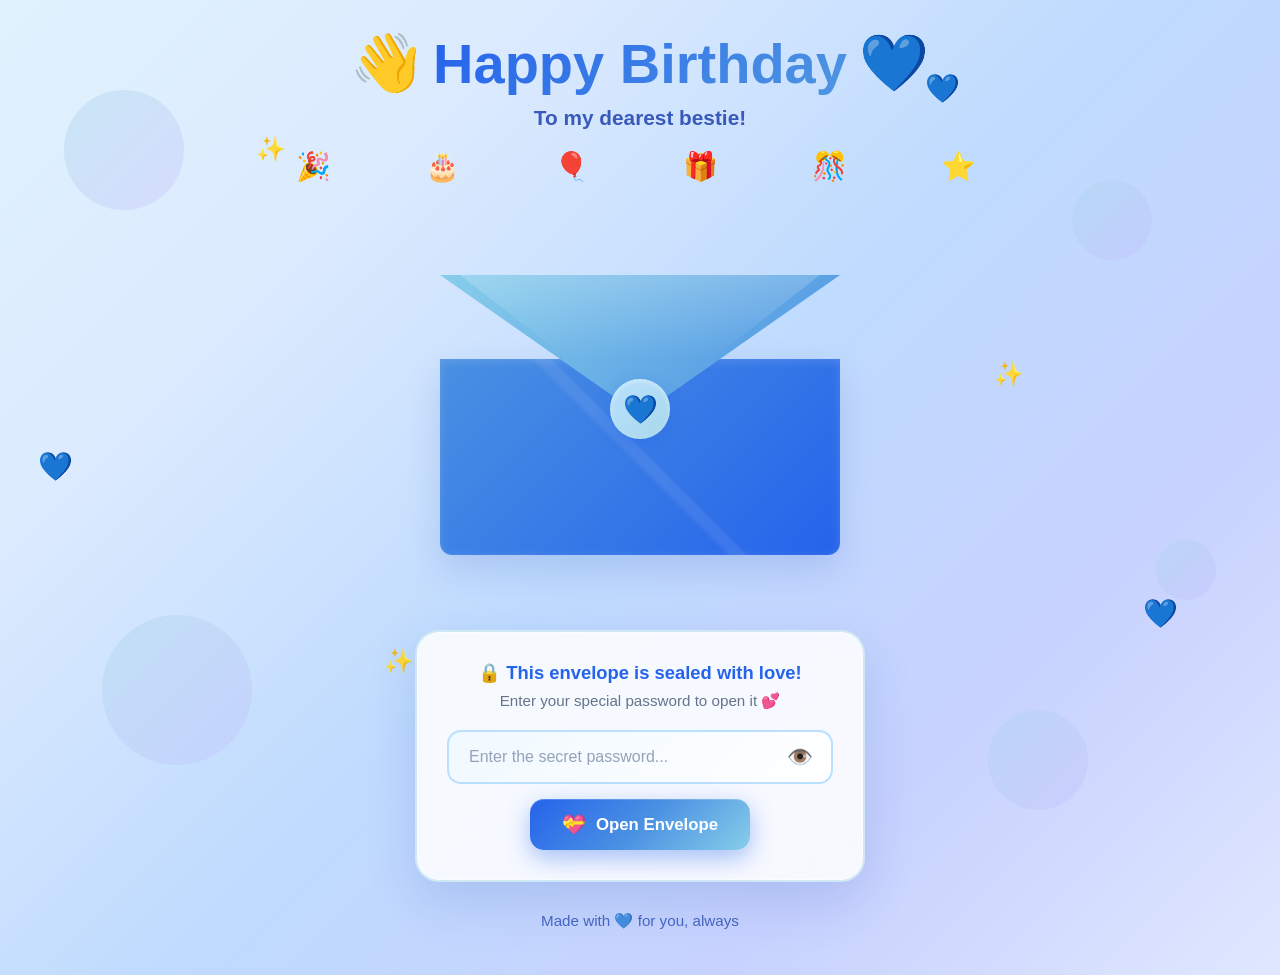
==== index.html @ 6c7c2fe8 "Add files via upload" ====
<!DOCTYPE html>
<html lang="en">
<head>
    <meta charset="UTF-8">
    <meta name="viewport" content="width=device-width, initial-scale=1.0">
    <title>Happy Birthday Bestie! 💙</title>
    <link rel="stylesheet" href="styles.css">
</head>
<body>
    <div class="background-decor">
        <div class="bubble bubble-1"></div>
        <div class="bubble bubble-2"></div>
        <div class="bubble bubble-3"></div>
        <div class="bubble bubble-4"></div>
        <div class="bubble bubble-5"></div>
        <div class="sparkle sparkle-1">✨</div>
        <div class="sparkle sparkle-2">✨</div>
        <div class="sparkle sparkle-3">✨</div>
        <div class="heart heart-1">💙</div>
        <div class="heart heart-2">💙</div>
        <div class="heart heart-3">💙</div>
    </div>

    <div class="container">
        <header class="header">
            <h1 class="title">
                <span class="wave">👋</span>
                <span class="gradient-text">Happy Birthday</span>
                <span class="heart-icon">💙</span>
            </h1>
            <p class="subtitle">To my dearest bestie!</p>
            <div class="confetti-container">
                <span class="confetti c1">🎉</span>
                <span class="confetti c2">🎂</span>
                <span class="confetti c3">🎈</span>
                <span class="confetti c4">🎁</span>
                <span class="confetti c5">🎊</span>
                <span class="confetti c6">⭐</span>
            </div>
        </header>

        <main class="main-content">
            <div id="envelope-section" class="envelope-section">
                <div class="envelope-wrapper">
                    <div id="envelope" class="envelope">
                        <div class="envelope-flap"></div>
                        <div class="envelope-body"></div>
                        <div class="envelope-seal">
                            <span class="seal-heart">💙</span>
                        </div>
                        <div id="letter" class="letter">
                            <div class="letter-content">
                                <div id="letter-title" class="letter-title">To My Bestie 💌</div>
                                <div id="letter-body" class="letter-body"></div>
                                <div class="letter-footer">
                                    <p>With all my love, 💙</p>
                                    <p id="letter-signature">Your Bestie</p>
                                </div>
                            </div>
                        </div>
                    </div>
                </div>

                <div id="password-area" class="password-area">
                    <div class="password-card">
                        <p class="password-hint">🔒 This envelope is sealed with love!</p>
                        <p class="password-subhint">Enter your special password to open it 💕</p>
                        <div class="input-group">
                            <input 
                                type="password" 
                                id="password-input" 
                                placeholder="Enter the secret password..."
                                autocomplete="off"
                            >
                            <button id="toggle-password" class="toggle-password-btn" type="button">
                                👁️
                            </button>
                        </div>
                        <div id="error-msg" class="error-msg hidden">
                            😅 Oops! Wrong password. Try again!
                        </div>
                        <div class="button-group">
                            <button id="open-btn" class="btn btn-primary">
                                <span class="btn-icon">💝</span> Open Envelope
                            </button>
                        </div>
                    </div>
                </div>
            </div>

            <div id="after-open" class="after-open hidden">
                <div class="floating-hearts">
                    <span>💙</span><span>💜</span><span>💙</span><span>🦋</span><span>💙</span>
                </div>
                <div class="celebration-text">
                    <h2 class="celebrate-title">🎂 Yay! You opened it! 🎂</h2>
                    <p class="celebrate-subtitle">Hope you have the happiest day ever! ✨</p>
                </div>
                <div class="action-buttons">
                    <button id="replay-btn" class="btn btn-secondary">
                        <span class="btn-icon">🔄</span> Replay
                    </button>
                </div>
            </div>
        </main>

        <footer class="footer">
            <p>Made with 💙 for you, always</p>
        </footer>
    </div>

    <script src="script.js"></script>
</body>
</html>
---- styles.css ----
* {
    margin: 0;
    padding: 0;
    box-sizing: border-box;
}

:root {
    --primary-blue: #4A90E2;
    --light-blue: #A8D8EA;
    --sky-blue: #87CEEB;
    --deep-blue: #2563EB;
    --royal-blue: #1E40AF;
    --baby-blue: #B9E0FF;
    --periwinkle: #C4B5FD;
    --soft-pink: #FBCFE8;
    --white: #FFFFFF;
    --shadow: rgba(30, 64, 175, 0.15);
}

body {
    font-family: 'Segoe UI', Tahoma, Geneva, Verdana, sans-serif;
    min-height: 100vh;
    background: linear-gradient(135deg, #E0F2FE 0%, #DBEAFE 25%, #BFDBFE 50%, #C7D2FE 75%, #E0E7FF 100%);
    overflow-x: hidden;
    position: relative;
}

.hidden {
    display: none !important;
}

.background-decor {
    position: fixed;
    top: 0;
    left: 0;
    width: 100%;
    height: 100%;
    pointer-events: none;
    z-index: 0;
    overflow: hidden;
}

.bubble {
    position: absolute;
    border-radius: 50%;
    background: linear-gradient(135deg, rgba(168, 216, 234, 0.4), rgba(196, 181, 253, 0.3));
    backdrop-filter: blur(2px);
    animation: float 8s ease-in-out infinite;
}

.bubble-1 { width: 120px; height: 120px; top: 10%; left: 5%; animation-delay: 0s; }
.bubble-2 { width: 80px; height: 80px; top: 20%; right: 10%; animation-delay: 1s; }
.bubble-3 { width: 150px; height: 150px; bottom: 15%; left: 8%; animation-delay: 2s; }
.bubble-4 { width: 60px; height: 60px; top: 60%; right: 5%; animation-delay: 3s; }
.bubble-5 { width: 100px; height: 100px; bottom: 10%; right: 15%; animation-delay: 4s; }

@keyframes float {
    0%, 100% { transform: translateY(0px) scale(1); }
    50% { transform: translateY(-30px) scale(1.05); }
}

.sparkle {
    position: absolute;
    font-size: 24px;
    animation: sparkle 3s ease-in-out infinite;
}

.sparkle-1 { top: 15%; left: 20%; animation-delay: 0.5s; }
.sparkle-2 { top: 40%; right: 20%; animation-delay: 1.5s; }
.sparkle-3 { bottom: 25%; left: 30%; animation-delay: 2.5s; }

@keyframes sparkle {
    0%, 100% { opacity: 0.3; transform: scale(0.8) rotate(0deg); }
    50% { opacity: 1; transform: scale(1.2) rotate(180deg); }
}

.heart {
    position: absolute;
    font-size: 28px;
    animation: floatHeart 6s ease-in-out infinite;
}

.heart-1 { top: 8%; right: 25%; animation-delay: 0s; }
.heart-2 { bottom: 30%; right: 8%; animation-delay: 2s; }
.heart-3 { top: 50%; left: 3%; animation-delay: 4s; }

@keyframes floatHeart {
    0%, 100% { transform: translateY(0) rotate(-10deg); opacity: 0.7; }
    50% { transform: translateY(-25px) rotate(10deg); opacity: 1; }
}

.container {
    position: relative;
    z-index: 1;
    max-width: 900px;
    margin: 0 auto;
    padding: 30px 20px;
    min-height: 100vh;
    display: flex;
    flex-direction: column;
}

.header {
    text-align: center;
    margin-bottom: 40px;
}

.title {
    font-size: clamp(2rem, 6vw, 3.5rem);
    font-weight: 800;
    margin-bottom: 10px;
    display: flex;
    align-items: center;
    justify-content: center;
    gap: 12px;
    flex-wrap: wrap;
}

.gradient-text {
    background: linear-gradient(135deg, var(--deep-blue) 0%, var(--primary-blue) 30%, var(--sky-blue) 60%, var(--periwinkle) 100%);
    -webkit-background-clip: text;
    -webkit-text-fill-color: transparent;
    background-clip: text;
    animation: gradientShift 4s ease infinite;
    background-size: 300% 300%;
}

@keyframes gradientShift {
    0% { background-position: 0% 50%; }
    50% { background-position: 100% 50%; }
    100% { background-position: 0% 50%; }
}

.wave {
    display: inline-block;
    animation: wave 2s ease-in-out infinite;
    transform-origin: 70% 70%;
}

@keyframes wave {
    0%, 100% { transform: rotate(0deg); }
    10%, 30% { transform: rotate(14deg); }
    20% { transform: rotate(-8deg); }
    40% { transform: rotate(14deg); }
    50%, 70% { transform: rotate(0deg); }
}

.heart-icon {
    display: inline-block;
    animation: heartbeat 1.5s ease-in-out infinite;
}

@keyframes heartbeat {
    0%, 100% { transform: scale(1); }
    15% { transform: scale(1.25); }
    30% { transform: scale(1); }
    45% { transform: scale(1.15); }
    60% { transform: scale(1); }
}

.subtitle {
    font-size: clamp(1rem, 3vw, 1.3rem);
    color: var(--royal-blue);
    font-weight: 600;
    opacity: 0.85;
}

.confetti-container {
    margin-top: 20px;
    height: 50px;
    position: relative;
}

.confetti {
    position: absolute;
    font-size: 28px;
    animation: confettiFall 4s linear infinite;
}

.c1 { left: 10%; animation-delay: 0s; }
.c2 { left: 25%; animation-delay: 0.5s; }
.c3 { left: 40%; animation-delay: 1s; }
.c4 { left: 55%; animation-delay: 1.5s; }
.c5 { left: 70%; animation-delay: 2s; }
.c6 { left: 85%; animation-delay: 2.5s; }

@keyframes confettiFall {
    0% { transform: translateY(-50px) rotate(0deg); opacity: 0; }
    10% { opacity: 1; }
    90% { opacity: 1; }
    100% { transform: translateY(50px) rotate(360deg); opacity: 0; }
}

.main-content {
    flex: 1;
    display: flex;
    flex-direction: column;
    align-items: center;
}

.envelope-section {
    width: 100%;
    display: flex;
    flex-direction: column;
    align-items: center;
    gap: 40px;
}

.envelope-wrapper {
    perspective: 1000px;
    width: 100%;
    max-width: 500px;
    height: 350px;
    display: flex;
    justify-content: center;
    align-items: center;
}

.envelope {
    position: relative;
    width: 100%;
    max-width: 400px;
    height: 280px;
    transform-style: preserve-3d;
    transition: transform 0.6s ease;
}

.envelope-body {
    position: absolute;
    bottom: 0;
    left: 0;
    width: 100%;
    height: 70%;
    background: linear-gradient(135deg, var(--primary-blue) 0%, var(--deep-blue) 100%);
    border-radius: 0 0 12px 12px;
    box-shadow: 
        0 15px 35px var(--shadow),
        inset 0 2px 10px rgba(255, 255, 255, 0.15);
    z-index: 2;
}

.envelope-body::before {
    content: '';
    position: absolute;
    bottom: 0;
    left: 0;
    right: 0;
    height: 100%;
    background: linear-gradient(45deg, transparent 48%, rgba(255,255,255,0.08) 49%, rgba(255,255,255,0.08) 51%, transparent 52%);
    border-radius: 0 0 12px 12px;
}

.envelope-flap {
    position: absolute;
    top: 0;
    left: 0;
    width: 100%;
    height: 50%;
    background: linear-gradient(135deg, var(--sky-blue) 0%, var(--primary-blue) 100%);
    clip-path: polygon(0 0, 100% 0, 50% 100%);
    transform-origin: top center;
    transition: transform 0.8s cubic-bezier(0.68, -0.55, 0.265, 1.55);
    z-index: 4;
    box-shadow: 0 -5px 20px rgba(37, 99, 235, 0.2);
}

.envelope-flap::after {
    content: '';
    position: absolute;
    top: 0;
    left: 50%;
    transform: translateX(-50%);
    width: 90%;
    height: 100%;
    background: linear-gradient(180deg, rgba(255,255,255,0.2) 0%, transparent 60%);
    clip-path: polygon(0 0, 100% 0, 50% 100%);
}

.envelope-seal {
    position: absolute;
    top: 48%;
    left: 50%;
    transform: translate(-50%, -50%);
    width: 60px;
    height: 60px;
    background: linear-gradient(135deg, var(--baby-blue) 0%, var(--light-blue) 100%);
    border-radius: 50%;
    display: flex;
    align-items: center;
    justify-content: center;
    z-index: 5;
    box-shadow: 
        0 4px 15px rgba(37, 99, 235, 0.3),
        inset 0 2px 5px rgba(255, 255, 255, 0.4);
    transition: all 0.4s ease;
    animation: sealPulse 2s ease-in-out infinite;
}

@keyframes sealPulse {
    0%, 100% { box-shadow: 0 4px 15px rgba(37, 99, 235, 0.3), inset 0 2px 5px rgba(255, 255, 255, 0.4); }
    50% { box-shadow: 0 4px 25px rgba(37, 99, 235, 0.5), inset 0 2px 5px rgba(255, 255, 255, 0.6); }
}

.seal-heart {
    font-size: 28px;
    animation: heartbeat 1.5s ease-in-out infinite;
}

.letter {
    position: absolute;
    bottom: 5px;
    left: 5%;
    width: 90%;
    height: 60%;
    background: linear-gradient(180deg, #FFFFFF 0%, #F0F9FF 100%);
    border-radius: 8px;
    z-index: 3;
    transition: transform 1s cubic-bezier(0.68, -0.55, 0.265, 1.55) 0.3s, opacity 0.3s ease;
    overflow: hidden;
    box-shadow: 0 5px 20px rgba(0, 0, 0, 0.1);
    padding: 20px;
    opacity: 0;
}

.letter-content {
    height: 100%;
    overflow-y: auto;
    display: flex;
    flex-direction: column;
    gap: 15px;
}

.letter-title {
    font-size: 1.4rem;
    font-weight: 700;
    color: var(--deep-blue);
    text-align: center;
    padding-bottom: 10px;
    border-bottom: 2px dashed var(--baby-blue);
}

.letter-body {
    flex: 1;
    font-size: 1rem;
    line-height: 1.8;
    color: #334155;
    white-space: pre-wrap;
}

.letter-footer {
    text-align: right;
    font-size: 0.95rem;
    color: var(--royal-blue);
    font-weight: 500;
    padding-top: 10px;
    border-top: 2px dashed var(--baby-blue);
}

.envelope.opened .envelope-flap {
    transform: rotateX(180deg);
    z-index: 1;
}

.envelope.opened .envelope-seal {
    opacity: 0;
    transform: translate(-50%, -50%) scale(0.5);
}

.envelope.opened .letter {
    transform: translateY(-100px);
    opacity: 1;
    z-index: 6;
    height: 280px;
    box-shadow: 0 20px 60px rgba(37, 99, 235, 0.3);
}

.password-area {
    width: 100%;
    max-width: 450px;
    animation: fadeInUp 0.8s ease;
}

@keyframes fadeInUp {
    from { opacity: 0; transform: translateY(30px); }
    to { opacity: 1; transform: translateY(0); }
}

.password-card {
    background: rgba(255, 255, 255, 0.85);
    backdrop-filter: blur(20px);
    -webkit-backdrop-filter: blur(20px);
    border-radius: 24px;
    padding: 30px;
    box-shadow: 
        0 20px 50px var(--shadow),
        0 0 0 1px rgba(255, 255, 255, 0.5) inset;
    border: 2px solid rgba(168, 216, 234, 0.5);
}

.password-hint {
    font-size: 1.15rem;
    font-weight: 700;
    color: var(--deep-blue);
    text-align: center;
    margin-bottom: 8px;
}

.password-subhint {
    text-align: center;
    color: #64748B;
    font-size: 0.95rem;
    margin-bottom: 20px;
}

.input-group {
    position: relative;
    margin-bottom: 15px;
}

.input-group input {
    width: 100%;
    padding: 16px 50px 16px 20px;
    font-size: 1rem;
    border: 2px solid var(--baby-blue);
    border-radius: 14px;
    background: linear-gradient(135deg, #F0F9FF 0%, #FFFFFF 100%);
    transition: all 0.3s ease;
    color: var(--royal-blue);
    font-weight: 500;
    outline: none;
}

.input-group input:focus {
    border-color: var(--primary-blue);
    box-shadow: 0 0 0 4px rgba(74, 144, 226, 0.15);
    background: #FFFFFF;
}

.input-group input::placeholder {
    color: #94A3B8;
    font-weight: 400;
}

.toggle-password-btn {
    position: absolute;
    right: 15px;
    top: 50%;
    transform: translateY(-50%);
    background: none;
    border: none;
    font-size: 1.3rem;
    cursor: pointer;
    padding: 5px;
    border-radius: 8px;
    transition: background 0.2s ease;
}

.toggle-password-btn:hover {
    background: rgba(74, 144, 226, 0.1);
}

.error-msg {
    background: linear-gradient(135deg, #FEE2E2 0%, #FECACA 100%);
    color: #DC2626;
    padding: 12px 16px;
    border-radius: 12px;
    text-align: center;
    font-weight: 600;
    font-size: 0.95rem;
    margin-bottom: 15px;
    animation: shake 0.5s ease;
    border: 1px solid #FECACA;
}

@keyframes shake {
    0%, 100% { transform: translateX(0); }
    20%, 60% { transform: translateX(-8px); }
    40%, 80% { transform: translateX(8px); }
}

.button-group {
    display: flex;
    justify-content: center;
}

.btn {
    padding: 14px 32px;
    font-size: 1.05rem;
    font-weight: 700;
    border: none;
    border-radius: 14px;
    cursor: pointer;
    transition: all 0.3s ease;
    display: inline-flex;
    align-items: center;
    gap: 10px;
    position: relative;
    overflow: hidden;
}

.btn::before {
    content: '';
    position: absolute;
    top: 0;
    left: -100%;
    width: 100%;
    height: 100%;
    background: linear-gradient(90deg, transparent, rgba(255, 255, 255, 0.3), transparent);
    transition: left 0.6s ease;
}

.btn:hover::before {
    left: 100%;
}

.btn-primary {
    background: linear-gradient(135deg, var(--deep-blue) 0%, var(--primary-blue) 50%, var(--sky-blue) 100%);
    color: white;
    box-shadow: 
        0 8px 25px rgba(37, 99, 235, 0.4),
        inset 0 1px 0 rgba(255, 255, 255, 0.2);
}

.btn-primary:hover {
    transform: translateY(-3px);
    box-shadow: 
        0 12px 35px rgba(37, 99, 235, 0.5),
        inset 0 1px 0 rgba(255, 255, 255, 0.2);
}

.btn-primary:active {
    transform: translateY(-1px);
}

.btn-secondary {
    background: linear-gradient(135deg, var(--periwinkle) 0%, var(--baby-blue) 100%);
    color: var(--royal-blue);
    box-shadow: 
        0 6px 20px rgba(196, 181, 253, 0.4),
        inset 0 1px 0 rgba(255, 255, 255, 0.3);
}

.btn-secondary:hover {
    transform: translateY(-2px);
    box-shadow: 
        0 10px 28px rgba(196, 181, 253, 0.5),
        inset 0 1px 0 rgba(255, 255, 255, 0.3);
}

.btn-icon {
    font-size: 1.2rem;
}

.after-open {
    width: 100%;
    max-width: 500px;
    text-align: center;
    animation: popIn 0.6s cubic-bezier(0.68, -0.55, 0.265, 1.55);
}

@keyframes popIn {
    0% { opacity: 0; transform: scale(0.5); }
    100% { opacity: 1; transform: scale(1); }
}

.floating-hearts {
    font-size: 2rem;
    display: flex;
    justify-content: center;
    gap: 15px;
    margin-bottom: 20px;
}

.floating-hearts span {
    display: inline-block;
    animation: floatUp 3s ease-in-out infinite;
}

.floating-hearts span:nth-child(1) { animation-delay: 0s; }
.floating-hearts span:nth-child(2) { animation-delay: 0.3s; }
.floating-hearts span:nth-child(3) { animation-delay: 0.6s; }
.floating-hearts span:nth-child(4) { animation-delay: 0.9s; }
.floating-hearts span:nth-child(5) { animation-delay: 1.2s; }

@keyframes floatUp {
    0%, 100% { transform: translateY(0) scale(1); opacity: 0.8; }
    50% { transform: translateY(-15px) scale(1.15); opacity: 1; }
}

.celebrate-title {
    font-size: clamp(1.5rem, 4vw, 2.2rem);
    font-weight: 800;
    background: linear-gradient(135deg, var(--royal-blue) 0%, var(--primary-blue) 50%, var(--periwinkle) 100%);
    -webkit-background-clip: text;
    -webkit-text-fill-color: transparent;
    background-clip: text;
    margin-bottom: 10px;
}

.celebrate-subtitle {
    font-size: 1.1rem;
    color: var(--deep-blue);
    margin-bottom: 30px;
    font-weight: 500;
    opacity: 0.9;
}

.action-buttons {
    display: flex;
    justify-content: center;
    gap: 15px;
    flex-wrap: wrap;
}

.footer {
    text-align: center;
    padding: 30px 0 15px;
    color: var(--royal-blue);
    font-weight: 500;
    opacity: 0.75;
    font-size: 0.95rem;
}

@media (max-width: 600px) {
    .container {
        padding: 20px 15px;
    }

    .envelope-wrapper {
        height: 300px;
    }

    .envelope {
        height: 240px;
    }

    .letter {
        padding: 15px;
    }

    .password-card {
        padding: 25px 20px;
    }

    .bubble-1 { width: 70px; height: 70px; }
    .bubble-2 { width: 50px; height: 50px; }
    .bubble-3 { width: 90px; height: 90px; }
    .bubble-4 { width: 40px; height: 40px; }
    .bubble-5 { width: 60px; height: 60px; }
}
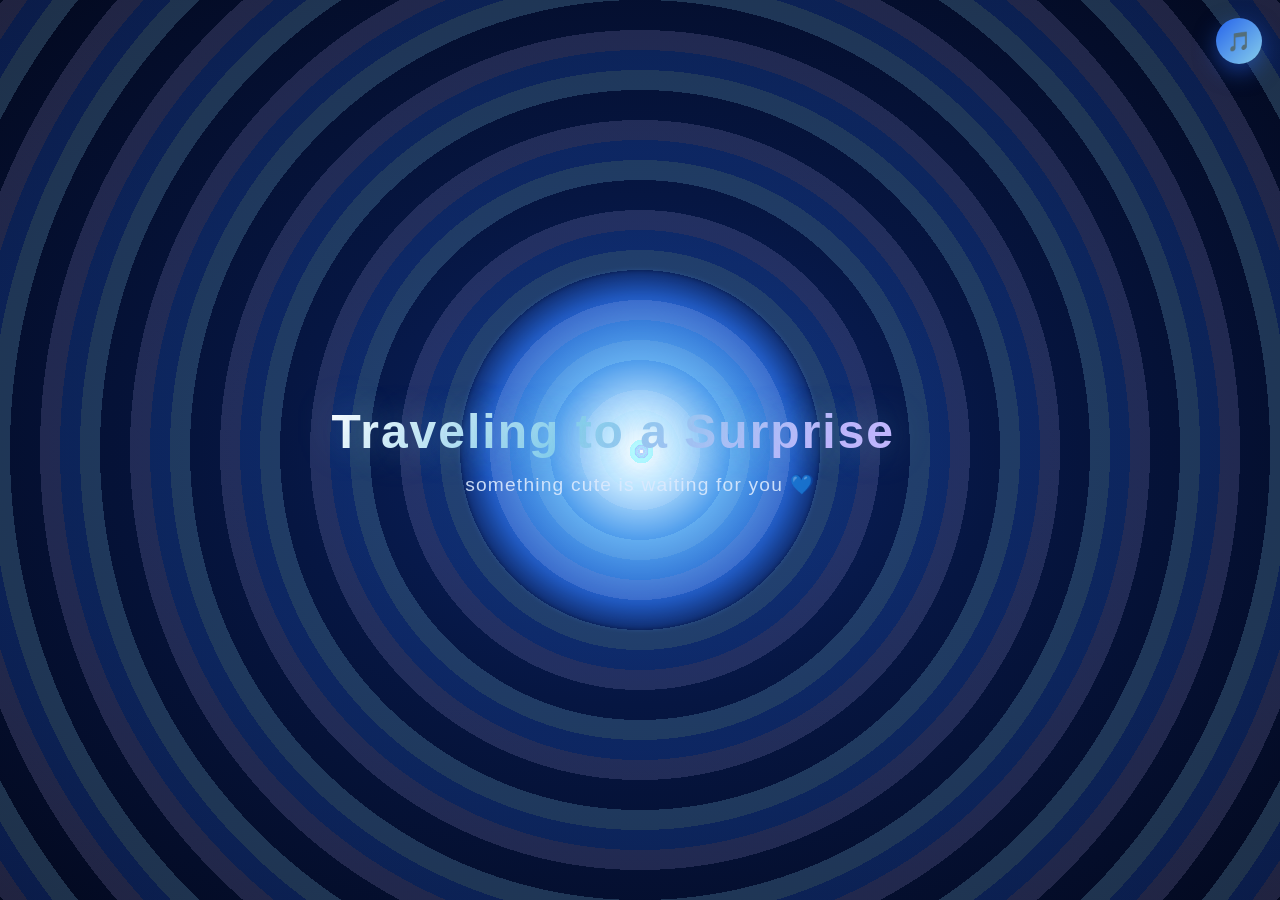
==== commit 54d3e6d7: "Update website code" ====
--- a/index.html
+++ b/index.html
@@ -3,111 +3,119 @@
 <head>
     <meta charset="UTF-8">
     <meta name="viewport" content="width=device-width, initial-scale=1.0">
-    <title>Happy Birthday Bestie! 💙</title>
+    <title>Happy Birthday JM 💙</title>
     <link rel="stylesheet" href="styles.css">
 </head>
 <body>
-    <div class="background-decor">
+    <!-- 🎵 Music Toggle (Top-Right, always visible) -->
+    <button id="music-toggle" class="music-toggle" type="button" title="Toggle background music">🎵</button>
+    <audio id="bg-music" loop preload="auto" src="https://cdn.pixabay.com/download/audio/2022/05/27/audio_1808fbf07a.mp3?filename=soft-piano-100-bpm-121529.mp3"></audio>
+
+    <!-- 🌀 Wormhole / Portal Scene (Appears FIRST) -->
+    <section id="wormhole" class="wormhole" aria-hidden="false">
+        <div class="wormhole-tunnel"></div>
+        <div class="wormhole-center"></div>
+        <div id="stars" aria-hidden="true"></div>
+        <div class="wormhole-text">
+            <div class="big">Traveling to a Surprise<span class="dots"></span></div>
+            <div class="sub">something cute is waiting for you 💙</div>
+        </div>
+    </section>
+
+    <!-- 🎬 Main Stage (After wormhole passes) -->
+    <section id="stage" class="stage" aria-hidden="true">
         <div class="bubble bubble-1"></div>
         <div class="bubble bubble-2"></div>
         <div class="bubble bubble-3"></div>
         <div class="bubble bubble-4"></div>
         <div class="bubble bubble-5"></div>
-        <div class="sparkle sparkle-1">✨</div>
-        <div class="sparkle sparkle-2">✨</div>
-        <div class="sparkle sparkle-3">✨</div>
-        <div class="heart heart-1">💙</div>
-        <div class="heart heart-2">💙</div>
-        <div class="heart heart-3">💙</div>
-    </div>
+        <span class="sparkle-bg sparkle-1">✨</span>
+        <span class="sparkle-bg sparkle-2">✨</span>
+        <span class="sparkle-bg sparkle-3">✨</span>
+        <span class="heart-bg heart-1">💙</span>
+        <span class="heart-bg heart-2">💙</span>
+        <span class="heart-bg heart-3">💙</span>
 
-    <div class="container">
-        <header class="header">
-            <h1 class="title">
-                <span class="wave">👋</span>
-                <span class="gradient-text">Happy Birthday</span>
-                <span class="heart-icon">💙</span>
-            </h1>
-            <p class="subtitle">To my dearest bestie!</p>
-            <div class="confetti-container">
-                <span class="confetti c1">🎉</span>
-                <span class="confetti c2">🎂</span>
-                <span class="confetti c3">🎈</span>
-                <span class="confetti c4">🎁</span>
-                <span class="confetti c5">🎊</span>
-                <span class="confetti c6">⭐</span>
-            </div>
-        </header>
+        <div class="inner">
+            <div class="container">
+                <header class="header">
+                    <h1 class="title">
+                        <span class="wave">👋</span>
+                        <span class="gradient-text">Happy Birthday</span>
+                        <span class="heart-icon">💙</span>
+                    </h1>
+                    <p class="subtitle">To JM!</p>
+                    <div class="confetti-container">
+                        <span class="confetti c1">🎉</span>
+                        <span class="confetti c2">🎂</span>
+                        <span class="confetti c3">🎈</span>
+                        <span class="confetti c4">🎁</span>
+                        <span class="confetti c5">🎊</span>
+                        <span class="confetti c6">⭐</span>
+                    </div>
+                </header>
 
-        <main class="main-content">
-            <div id="envelope-section" class="envelope-section">
-                <div class="envelope-wrapper">
-                    <div id="envelope" class="envelope">
-                        <div class="envelope-flap"></div>
-                        <div class="envelope-body"></div>
-                        <div class="envelope-seal">
-                            <span class="seal-heart">💙</span>
+                <main class="main-content">
+                    <!-- ✉️ Envelope + Password -->
+                    <div id="envelope-section" class="envelope-section">
+                        <div class="envelope-wrapper">
+                            <div id="envelope" class="envelope">
+                                <div class="envelope-flap"></div>
+                                <div class="envelope-body"></div>
+                                <div class="envelope-seal">
+                                    <span class="seal-heart">💙</span>
+                                </div>
+                            </div>
                         </div>
-                        <div id="letter" class="letter">
-                            <div class="letter-content">
-                                <div id="letter-title" class="letter-title">To My Bestie 💌</div>
-                                <div id="letter-body" class="letter-body"></div>
-                                <div class="letter-footer">
-                                    <p>With all my love, 💙</p>
-                                    <p id="letter-signature">Your Bestie</p>
+
+                        <div class="password-area">
+                            <div class="password-card">
+                                <p class="password-hint">🔒 This envelope is sealed with love!</p>
+                                <p class="password-subhint">Enter the special password to open it 💕</p>
+                                <div class="input-group">
+                                    <input type="password" id="password-input" placeholder="Enter the secret password..." autocomplete="off" spellcheck="false">
+                                    <button id="toggle-password" class="toggle-password-btn" type="button">👁️</button>
+                                </div>
+                                <div id="error-msg" class="error-msg hidden">😅 Oops! Wrong password. Try again!</div>
+                                <div class="button-group">
+                                    <button id="open-btn" class="btn btn-primary"><span class="btn-icon">💝</span> Open Envelope</button>
                                 </div>
                             </div>
                         </div>
                     </div>
+                </main>
+
+                <footer class="footer" style="text-align:center;padding-top:26px;color:#1E40AF;font-weight:600;opacity:.85;">
+                    Made with 💙 for you, always — Marth
+                </footer>
+            </div>
+        </div>
+    </section>
+
+    <!-- 💌 Timed Letter Reveal (Fixed fullscreen — NO SCROLL) -->
+    <section id="letter-stage" class="letter-stage" aria-hidden="true">
+        <article class="letter-card">
+            <div class="reveal-progress" aria-hidden="true"><div id="reveal-bar"></div></div>
+            <header class="letter-header">
+                <h2 id="letter-title">To JM 💙</h2>
+            </header>
+            <div id="letter-body-wrap" class="letter-body-wrap"></div>
+            <footer id="letter-footer" class="letter-footer">
+                <div>With all my love, 💙</div>
+                <div class="sig" id="letter-signature">Marth Hale</div>
+            </footer>
+            <div id="celebration" class="celebration">
+                <div class="floating-hearts">
+                    <span>💙</span><span>💜</span><span>🦋</span><span>✨</span><span>💙</span>
                 </div>
-
-                <div id="password-area" class="password-area">
-                    <div class="password-card">
-                        <p class="password-hint">🔒 This envelope is sealed with love!</p>
-                        <p class="password-subhint">Enter your special password to open it 💕</p>
-                        <div class="input-group">
-                            <input 
-                                type="password" 
-                                id="password-input" 
-                                placeholder="Enter the secret password..."
-                                autocomplete="off"
-                            >
-                            <button id="toggle-password" class="toggle-password-btn" type="button">
-                                👁️
-                            </button>
-                        </div>
-                        <div id="error-msg" class="error-msg hidden">
-                            😅 Oops! Wrong password. Try again!
-                        </div>
-                        <div class="button-group">
-                            <button id="open-btn" class="btn btn-primary">
-                                <span class="btn-icon">💝</span> Open Envelope
-                            </button>
-                        </div>
-                    </div>
+                <div class="celebrate-title">🎂 Yay! You read it all! 🎂</div>
+                <div class="celebrate-sub">Happy happy birthday JM! 🫶</div>
+                <div class="letter-actions">
+                    <button id="replay-btn" class="btn btn-secondary"><span class="btn-icon">🔄</span> Replay Everything</button>
                 </div>
             </div>
-
-            <div id="after-open" class="after-open hidden">
-                <div class="floating-hearts">
-                    <span>💙</span><span>💜</span><span>💙</span><span>🦋</span><span>💙</span>
-                </div>
-                <div class="celebration-text">
-                    <h2 class="celebrate-title">🎂 Yay! You opened it! 🎂</h2>
-                    <p class="celebrate-subtitle">Hope you have the happiest day ever! ✨</p>
-                </div>
-                <div class="action-buttons">
-                    <button id="replay-btn" class="btn btn-secondary">
-                        <span class="btn-icon">🔄</span> Replay
-                    </button>
-                </div>
-            </div>
-        </main>
-
-        <footer class="footer">
-            <p>Made with 💙 for you, always</p>
-        </footer>
-    </div>
+        </article>
+    </section>
 
     <script src="script.js"></script>
 </body>
--- a/styles.css
+++ b/styles.css
@@ -1,8 +1,8 @@
-* {
-    margin: 0;
-    padding: 0;
-    box-sizing: border-box;
-}
+/* =========================================================================
+   🎨 BIRTHDAY JM — BLUE THEME + WORMHOLE + TIMED REVEAL
+   ========================================================================= */
+
+* { margin: 0; padding: 0; box-sizing: border-box; }
 
 :root {
     --primary-blue: #4A90E2;
@@ -14,181 +14,264 @@
     --periwinkle: #C4B5FD;
     --soft-pink: #FBCFE8;
     --white: #FFFFFF;
-    --shadow: rgba(30, 64, 175, 0.15);
-}
-
-body {
+    --shadow: rgba(30, 64, 175, 0.18);
+}
+
+html, body {
+    height: 100%;
+    width: 100%;
+    overflow: hidden; /* NO SCROLL per request */
     font-family: 'Segoe UI', Tahoma, Geneva, Verdana, sans-serif;
-    min-height: 100vh;
+    color: #1E40AF;
+    background: #081B4B;
+}
+
+.hidden { display: none !important; }
+.no-pointer-events { pointer-events: none !important; }
+
+/* =========================================================================
+   💫 MUSIC TOGGLE (top-right, always accessible)
+   ========================================================================= */
+.music-toggle {
+    position: fixed;
+    top: 18px; right: 18px;
+    z-index: 99999;
+    width: 46px; height: 46px;
+    border-radius: 50%;
+    border: none;
+    cursor: pointer;
+    background: linear-gradient(135deg, #2563EB, #87CEEB);
+    color: #fff;
+    font-size: 1.2rem;
+    box-shadow: 0 8px 22px rgba(37,99,235,.5);
+    transition: transform .2s ease, box-shadow .2s ease;
+}
+.music-toggle:hover { transform: translateY(-2px) rotate(6deg); box-shadow: 0 12px 28px rgba(37,99,235,.55); }
+.music-toggle.playing { animation: spin 5s linear infinite; }
+@keyframes spin { from { transform: rotate(0);} to { transform: rotate(360deg);} }
+
+/* =========================================================================
+   🌀 WORMHOLE SCENE — fullscreen layered blue tunnel
+   ========================================================================= */
+.wormhole {
+    position: fixed; inset: 0;
+    z-index: 100;
+    background: radial-gradient(ellipse at center, #0A2364 0%, #061642 40%, #03091f 100%);
+    overflow: hidden;
+    display: flex; align-items: center; justify-content: center;
+    transition: opacity 1.2s ease;
+}
+.wormhole.fade-out { opacity: 0; pointer-events: none; }
+
+.wormhole-tunnel {
+    position: absolute;
+    width: 180vmax; height: 180vmax;
+    border-radius: 50%;
+    background: repeating-radial-gradient(
+        circle at center,
+        rgba(135, 206, 235, 0.20) 0 20px,
+        rgba(37, 99, 235, 0.20) 20px 40px,
+        rgba(196, 181, 253, 0.15) 40px 60px,
+        rgba(10, 35, 100, 0.0) 60px 90px
+    );
+    animation: tunnelSpin 18s linear infinite, tunnelZoom 2.6s cubic-bezier(.5,.1,.3,1) infinite;
+    filter: blur(0.5px);
+    mix-blend-mode: screen;
+}
+@keyframes tunnelSpin {
+    from { transform: translate(-50%,-50%) rotate(0); }
+    to   { transform: translate(-50%,-50%) rotate(360deg); }
+}
+@keyframes tunnelZoom {
+    0%   { transform: translate(-50%,-50%) scale(0.3); opacity: 0.3; }
+    55%  { opacity: 0.95; }
+    100% { transform: translate(-50%,-50%) scale(2.1); opacity: 0.35; }
+}
+
+.wormhole-center {
+    position: absolute;
+    width: 40vmin; height: 40vmin;
+    border-radius: 50%;
+    background: radial-gradient(circle at center, #FFFFFF 0%, #B9E0FF 15%, #4A90E2 35%, rgba(37,99,235,0.7) 60%, rgba(3,9,31,0) 75%);
+    filter: blur(2px);
+    animation: centerPulse 1.6s ease-in-out infinite;
+    mix-blend-mode: screen;
+}
+@keyframes centerPulse {
+    0%, 100% { transform: scale(1); box-shadow: 0 0 60px #4A90E2, 0 0 120px #2563EB; }
+    50%      { transform: scale(1.15); box-shadow: 0 0 90px #87CEEB, 0 0 180px #C4B5FD; }
+}
+
+.wormhole-star {
+    position: absolute;
+    width: 3px; height: 3px;
+    background: #FFFFFF;
+    border-radius: 50%;
+    box-shadow: 0 0 8px #C7D2FE, 0 0 16px #87CEEB;
+    animation: starFly 2.4s linear infinite;
+}
+@keyframes starFly {
+    0%   { transform: translate(-50%,-50%) scale(0.2); opacity: 0; }
+    20%  { opacity: 1; }
+    100% { transform: translate(calc(-50% + var(--dx, 0px)), calc(-50% + var(--dy, 0px))) scale(1.6); opacity: 0; }
+}
+
+.wormhole-text {
+    position: relative;
+    z-index: 5;
+    color: #fff;
+    text-align: center;
+    user-select: none;
+    animation: wormholeBob 2.4s ease-in-out infinite;
+}
+.wormhole-text .big {
+    font-size: clamp(1.6rem, 5vw, 3rem);
+    font-weight: 900;
+    letter-spacing: 2px;
+    background: linear-gradient(135deg, #FFFFFF 0%, #87CEEB 40%, #C4B5FD 80%);
+    -webkit-background-clip: text; -webkit-text-fill-color: transparent; background-clip: text;
+    text-shadow: 0 0 40px rgba(135,206,235,0.4);
+}
+.wormhole-text .sub {
+    margin-top: 14px;
+    font-size: clamp(0.9rem, 2.6vw, 1.2rem);
+    color: #DBEAFE;
+    opacity: 0.9;
+    font-weight: 500;
+    letter-spacing: 1.2px;
+}
+.wormhole-text .dots::after {
+    content: '';
+    display: inline-block;
+    width: 2ch;
+    animation: dots 1.4s steps(4, end) infinite;
+}
+@keyframes dots {
+    0% { content: ''; }
+    25% { content: '.'; }
+    50% { content: '..'; }
+    75% { content: '...'; }
+    100% { content: ''; }
+}
+@keyframes wormholeBob {
+    0%, 100% { transform: translateY(-4px); }
+    50%      { transform: translateY(6px); }
+}
+
+/* =========================================================================
+   🎬 MAIN STAGE — appears after wormhole
+   ========================================================================= */
+.stage {
+    position: fixed;
+    inset: 0;
+    overflow: hidden;
     background: linear-gradient(135deg, #E0F2FE 0%, #DBEAFE 25%, #BFDBFE 50%, #C7D2FE 75%, #E0E7FF 100%);
+    opacity: 0;
+    transform: scale(0.96);
+    transition: opacity 1s ease 0.3s, transform 1s ease 0.3s;
+}
+.stage.visible { opacity: 1; transform: scale(1); }
+
+/* Floating background decor */
+.bubble, .sparkle, .heart-bg {
+    position: absolute;
+    pointer-events: none;
+}
+.bubble {
+    border-radius: 50%;
+    background: linear-gradient(135deg, rgba(168, 216, 234, 0.45), rgba(196, 181, 253, 0.35));
+    backdrop-filter: blur(2px);
+    animation: bubbleFloat 8s ease-in-out infinite;
+}
+.bubble-1 { width: 130px; height: 130px; top: 8%;  left: 5%;  animation-delay: 0s; }
+.bubble-2 { width: 85px;  height: 85px;  top: 22%; right: 9%; animation-delay: 1s; }
+.bubble-3 { width: 160px; height: 160px; bottom: 14%; left: 7%; animation-delay: 2s; }
+.bubble-4 { width: 65px;  height: 65px;  top: 58%; right: 6%; animation-delay: 3s; }
+.bubble-5 { width: 110px; height: 110px; bottom: 9%; right: 14%; animation-delay: 4s; }
+@keyframes bubbleFloat {
+    0%, 100% { transform: translateY(0) scale(1); }
+    50%      { transform: translateY(-28px) scale(1.06); }
+}
+.sparkle-bg { position: absolute; font-size: 24px; animation: sparkleAnim 3s ease-in-out infinite; pointer-events: none; }
+.sparkle-1 { top: 12%; left: 22%; animation-delay: 0.5s; }
+.sparkle-2 { top: 40%; right: 20%; animation-delay: 1.5s; }
+.sparkle-3 { bottom: 26%; left: 28%; animation-delay: 2.5s; }
+@keyframes sparkleAnim {
+    0%, 100% { opacity: 0.3; transform: scale(0.8) rotate(0); }
+    50%      { opacity: 1;   transform: scale(1.25) rotate(180deg); }
+}
+.heart-bg { font-size: 28px; animation: heartFloat 6s ease-in-out infinite; }
+.heart-1 { top: 7%;  right: 24%; animation-delay: 0s; }
+.heart-2 { bottom: 30%; right: 8%; animation-delay: 2s; }
+.heart-3 { top: 52%; left: 4%;  animation-delay: 4s; }
+@keyframes heartFloat {
+    0%, 100% { transform: translateY(0) rotate(-10deg); opacity: 0.75; }
+    50%      { transform: translateY(-22px) rotate(10deg); opacity: 1; }
+}
+
+/* Inner layout scrollable stage area (but body is still locked — internal overflow ONLY if tiny screen) */
+.inner {
+    position: relative;
+    width: 100%; height: 100%;
+    overflow-y: auto;
     overflow-x: hidden;
-    position: relative;
-}
-
-.hidden {
-    display: none !important;
-}
-
-.background-decor {
-    position: fixed;
-    top: 0;
-    left: 0;
-    width: 100%;
-    height: 100%;
-    pointer-events: none;
-    z-index: 0;
-    overflow: hidden;
-}
-
-.bubble {
-    position: absolute;
-    border-radius: 50%;
-    background: linear-gradient(135deg, rgba(168, 216, 234, 0.4), rgba(196, 181, 253, 0.3));
-    backdrop-filter: blur(2px);
-    animation: float 8s ease-in-out infinite;
-}
-
-.bubble-1 { width: 120px; height: 120px; top: 10%; left: 5%; animation-delay: 0s; }
-.bubble-2 { width: 80px; height: 80px; top: 20%; right: 10%; animation-delay: 1s; }
-.bubble-3 { width: 150px; height: 150px; bottom: 15%; left: 8%; animation-delay: 2s; }
-.bubble-4 { width: 60px; height: 60px; top: 60%; right: 5%; animation-delay: 3s; }
-.bubble-5 { width: 100px; height: 100px; bottom: 10%; right: 15%; animation-delay: 4s; }
-
-@keyframes float {
-    0%, 100% { transform: translateY(0px) scale(1); }
-    50% { transform: translateY(-30px) scale(1.05); }
-}
-
-.sparkle {
-    position: absolute;
-    font-size: 24px;
-    animation: sparkle 3s ease-in-out infinite;
-}
-
-.sparkle-1 { top: 15%; left: 20%; animation-delay: 0.5s; }
-.sparkle-2 { top: 40%; right: 20%; animation-delay: 1.5s; }
-.sparkle-3 { bottom: 25%; left: 30%; animation-delay: 2.5s; }
-
-@keyframes sparkle {
-    0%, 100% { opacity: 0.3; transform: scale(0.8) rotate(0deg); }
-    50% { opacity: 1; transform: scale(1.2) rotate(180deg); }
-}
-
-.heart {
-    position: absolute;
-    font-size: 28px;
-    animation: floatHeart 6s ease-in-out infinite;
-}
-
-.heart-1 { top: 8%; right: 25%; animation-delay: 0s; }
-.heart-2 { bottom: 30%; right: 8%; animation-delay: 2s; }
-.heart-3 { top: 50%; left: 3%; animation-delay: 4s; }
-
-@keyframes floatHeart {
-    0%, 100% { transform: translateY(0) rotate(-10deg); opacity: 0.7; }
-    50% { transform: translateY(-25px) rotate(10deg); opacity: 1; }
-}
-
+    z-index: 2;
+    scroll-behavior: smooth;
+}
 .container {
-    position: relative;
-    z-index: 1;
     max-width: 900px;
     margin: 0 auto;
-    padding: 30px 20px;
-    min-height: 100vh;
+    padding: 24px 20px 40px;
+    min-height: 100%;
     display: flex;
     flex-direction: column;
 }
-
-.header {
-    text-align: center;
-    margin-bottom: 40px;
-}
-
+.header { text-align: center; padding: 10px 0 22px; }
 .title {
-    font-size: clamp(2rem, 6vw, 3.5rem);
-    font-weight: 800;
-    margin-bottom: 10px;
-    display: flex;
-    align-items: center;
-    justify-content: center;
-    gap: 12px;
-    flex-wrap: wrap;
-}
-
+    font-size: clamp(1.9rem, 5.5vw, 3.3rem);
+    font-weight: 900;
+    display: flex; align-items: center; justify-content: center; gap: 12px; flex-wrap: wrap;
+    margin-bottom: 8px;
+}
 .gradient-text {
-    background: linear-gradient(135deg, var(--deep-blue) 0%, var(--primary-blue) 30%, var(--sky-blue) 60%, var(--periwinkle) 100%);
-    -webkit-background-clip: text;
-    -webkit-text-fill-color: transparent;
-    background-clip: text;
-    animation: gradientShift 4s ease infinite;
+    background: linear-gradient(135deg, #1E40AF 0%, #2563EB 30%, #4A90E2 55%, #87CEEB 75%, #C4B5FD 100%);
+    -webkit-background-clip: text; -webkit-text-fill-color: transparent; background-clip: text;
     background-size: 300% 300%;
-}
-
-@keyframes gradientShift {
-    0% { background-position: 0% 50%; }
-    50% { background-position: 100% 50%; }
-    100% { background-position: 0% 50%; }
-}
-
-.wave {
-    display: inline-block;
-    animation: wave 2s ease-in-out infinite;
-    transform-origin: 70% 70%;
-}
-
+    animation: gradientShift 5s ease infinite;
+}
+@keyframes gradientShift { 0%{background-position:0 50%} 50%{background-position:100% 50%} 100%{background-position:0 50%} }
+.wave { display: inline-block; animation: wave 2.2s ease-in-out infinite; transform-origin: 70% 70%; }
 @keyframes wave {
-    0%, 100% { transform: rotate(0deg); }
+    0%, 100% { transform: rotate(0); }
     10%, 30% { transform: rotate(14deg); }
     20% { transform: rotate(-8deg); }
     40% { transform: rotate(14deg); }
-    50%, 70% { transform: rotate(0deg); }
-}
-
-.heart-icon {
-    display: inline-block;
-    animation: heartbeat 1.5s ease-in-out infinite;
-}
-
-@keyframes heartbeat {
-    0%, 100% { transform: scale(1); }
-    15% { transform: scale(1.25); }
-    30% { transform: scale(1); }
-    45% { transform: scale(1.15); }
-    60% { transform: scale(1); }
-}
+    50%, 70% { transform: rotate(0); }
+}
+.heart-icon { display: inline-block; animation: beat 1.6s ease-in-out infinite; }
+@keyframes beat { 0%,100%{transform:scale(1)} 15%{transform:scale(1.28)} 30%{transform:scale(1)} 45%{transform:scale(1.16)} 60%{transform:scale(1)} }
 
 .subtitle {
-    font-size: clamp(1rem, 3vw, 1.3rem);
-    color: var(--royal-blue);
-    font-weight: 600;
-    opacity: 0.85;
-}
-
+    font-size: clamp(1rem, 2.8vw, 1.3rem);
+    color: #1E40AF;
+    font-weight: 700;
+    opacity: 0.88;
+}
 .confetti-container {
-    margin-top: 20px;
-    height: 50px;
-    position: relative;
-}
-
-.confetti {
-    position: absolute;
-    font-size: 28px;
-    animation: confettiFall 4s linear infinite;
-}
-
+    margin: 18px auto 0; height: 54px; position: relative; max-width: 560px;
+}
+.confetti { position: absolute; font-size: 28px; animation: confettiFall 4.2s linear infinite; }
 .c1 { left: 10%; animation-delay: 0s; }
-.c2 { left: 25%; animation-delay: 0.5s; }
-.c3 { left: 40%; animation-delay: 1s; }
-.c4 { left: 55%; animation-delay: 1.5s; }
-.c5 { left: 70%; animation-delay: 2s; }
-.c6 { left: 85%; animation-delay: 2.5s; }
-
+.c2 { left: 24%; animation-delay: 0.5s; }
+.c3 { left: 38%; animation-delay: 1.0s; }
+.c4 { left: 52%; animation-delay: 1.5s; }
+.c5 { left: 66%; animation-delay: 2.0s; }
+.c6 { left: 80%; animation-delay: 2.5s; }
 @keyframes confettiFall {
-    0% { transform: translateY(-50px) rotate(0deg); opacity: 0; }
+    0% { transform: translateY(-50px) rotate(0); opacity: 0; }
     10% { opacity: 1; }
     90% { opacity: 1; }
-    100% { transform: translateY(50px) rotate(360deg); opacity: 0; }
+    100% { transform: translateY(54px) rotate(360deg); opacity: 0; }
 }
 
 .main-content {
@@ -196,455 +279,325 @@
     display: flex;
     flex-direction: column;
     align-items: center;
-}
-
+    justify-content: center;
+    gap: 36px;
+    width: 100%;
+}
+
+/* =========================================================================
+   ✉️ ENVELOPE (before opening)
+   ========================================================================= */
 .envelope-section {
     width: 100%;
     display: flex;
     flex-direction: column;
     align-items: center;
-    gap: 40px;
-}
+    gap: 30px;
+    opacity: 0;
+    transform: translateY(40px);
+    transition: opacity 0.9s ease, transform 0.9s ease;
+}
+.envelope-section.visible { opacity: 1; transform: translateY(0); }
+.envelope-section.gone { opacity: 0; transform: translateY(-40px) scale(0.96); pointer-events: none; transition: all 0.8s ease; }
 
 .envelope-wrapper {
-    perspective: 1000px;
+    perspective: 1200px;
     width: 100%;
     max-width: 500px;
-    height: 350px;
-    display: flex;
-    justify-content: center;
-    align-items: center;
-}
-
+    height: 320px;
+    display: flex; align-items: center; justify-content: center;
+}
 .envelope {
     position: relative;
     width: 100%;
-    max-width: 400px;
-    height: 280px;
+    max-width: 420px;
+    height: 290px;
     transform-style: preserve-3d;
     transition: transform 0.6s ease;
 }
-
 .envelope-body {
-    position: absolute;
-    bottom: 0;
-    left: 0;
-    width: 100%;
-    height: 70%;
-    background: linear-gradient(135deg, var(--primary-blue) 0%, var(--deep-blue) 100%);
-    border-radius: 0 0 12px 12px;
-    box-shadow: 
-        0 15px 35px var(--shadow),
-        inset 0 2px 10px rgba(255, 255, 255, 0.15);
+    position: absolute; bottom: 0; left: 0;
+    width: 100%; height: 70%;
+    background: linear-gradient(135deg, #4A90E2 0%, #2563EB 100%);
+    border-radius: 0 0 14px 14px;
+    box-shadow: 0 18px 40px rgba(30,64,175,0.25), inset 0 2px 12px rgba(255,255,255,0.15);
     z-index: 2;
 }
-
-.envelope-body::before {
-    content: '';
-    position: absolute;
-    bottom: 0;
-    left: 0;
-    right: 0;
-    height: 100%;
-    background: linear-gradient(45deg, transparent 48%, rgba(255,255,255,0.08) 49%, rgba(255,255,255,0.08) 51%, transparent 52%);
-    border-radius: 0 0 12px 12px;
-}
-
 .envelope-flap {
-    position: absolute;
-    top: 0;
-    left: 0;
-    width: 100%;
-    height: 50%;
-    background: linear-gradient(135deg, var(--sky-blue) 0%, var(--primary-blue) 100%);
+    position: absolute; top: 0; left: 0;
+    width: 100%; height: 52%;
+    background: linear-gradient(135deg, #87CEEB 0%, #4A90E2 100%);
     clip-path: polygon(0 0, 100% 0, 50% 100%);
     transform-origin: top center;
-    transition: transform 0.8s cubic-bezier(0.68, -0.55, 0.265, 1.55);
+    transition: transform 0.9s cubic-bezier(0.68, -0.55, 0.265, 1.55);
     z-index: 4;
-    box-shadow: 0 -5px 20px rgba(37, 99, 235, 0.2);
-}
-
-.envelope-flap::after {
-    content: '';
-    position: absolute;
-    top: 0;
-    left: 50%;
-    transform: translateX(-50%);
-    width: 90%;
-    height: 100%;
-    background: linear-gradient(180deg, rgba(255,255,255,0.2) 0%, transparent 60%);
-    clip-path: polygon(0 0, 100% 0, 50% 100%);
-}
-
+    box-shadow: 0 -6px 22px rgba(37,99,235,0.25);
+}
 .envelope-seal {
     position: absolute;
-    top: 48%;
-    left: 50%;
+    top: 48%; left: 50%;
     transform: translate(-50%, -50%);
-    width: 60px;
-    height: 60px;
-    background: linear-gradient(135deg, var(--baby-blue) 0%, var(--light-blue) 100%);
+    width: 64px; height: 64px;
+    background: linear-gradient(135deg, #B9E0FF 0%, #A8D8EA 100%);
     border-radius: 50%;
-    display: flex;
-    align-items: center;
-    justify-content: center;
+    display: flex; align-items: center; justify-content: center;
     z-index: 5;
-    box-shadow: 
-        0 4px 15px rgba(37, 99, 235, 0.3),
-        inset 0 2px 5px rgba(255, 255, 255, 0.4);
+    box-shadow: 0 4px 18px rgba(37,99,235,0.35), inset 0 2px 6px rgba(255,255,255,0.5);
     transition: all 0.4s ease;
     animation: sealPulse 2s ease-in-out infinite;
 }
-
 @keyframes sealPulse {
-    0%, 100% { box-shadow: 0 4px 15px rgba(37, 99, 235, 0.3), inset 0 2px 5px rgba(255, 255, 255, 0.4); }
-    50% { box-shadow: 0 4px 25px rgba(37, 99, 235, 0.5), inset 0 2px 5px rgba(255, 255, 255, 0.6); }
-}
-
-.seal-heart {
-    font-size: 28px;
-    animation: heartbeat 1.5s ease-in-out infinite;
-}
-
-.letter {
-    position: absolute;
-    bottom: 5px;
-    left: 5%;
-    width: 90%;
-    height: 60%;
-    background: linear-gradient(180deg, #FFFFFF 0%, #F0F9FF 100%);
-    border-radius: 8px;
-    z-index: 3;
-    transition: transform 1s cubic-bezier(0.68, -0.55, 0.265, 1.55) 0.3s, opacity 0.3s ease;
-    overflow: hidden;
-    box-shadow: 0 5px 20px rgba(0, 0, 0, 0.1);
-    padding: 20px;
-    opacity: 0;
-}
-
-.letter-content {
-    height: 100%;
-    overflow-y: auto;
-    display: flex;
-    flex-direction: column;
-    gap: 15px;
-}
-
-.letter-title {
-    font-size: 1.4rem;
-    font-weight: 700;
-    color: var(--deep-blue);
-    text-align: center;
-    padding-bottom: 10px;
-    border-bottom: 2px dashed var(--baby-blue);
-}
-
-.letter-body {
-    flex: 1;
-    font-size: 1rem;
-    line-height: 1.8;
-    color: #334155;
-    white-space: pre-wrap;
-}
-
-.letter-footer {
-    text-align: right;
-    font-size: 0.95rem;
-    color: var(--royal-blue);
-    font-weight: 500;
-    padding-top: 10px;
-    border-top: 2px dashed var(--baby-blue);
-}
-
-.envelope.opened .envelope-flap {
-    transform: rotateX(180deg);
-    z-index: 1;
-}
-
-.envelope.opened .envelope-seal {
-    opacity: 0;
-    transform: translate(-50%, -50%) scale(0.5);
-}
-
-.envelope.opened .letter {
-    transform: translateY(-100px);
-    opacity: 1;
-    z-index: 6;
-    height: 280px;
-    box-shadow: 0 20px 60px rgba(37, 99, 235, 0.3);
-}
-
-.password-area {
-    width: 100%;
-    max-width: 450px;
-    animation: fadeInUp 0.8s ease;
-}
-
-@keyframes fadeInUp {
-    from { opacity: 0; transform: translateY(30px); }
-    to { opacity: 1; transform: translateY(0); }
-}
+    0%, 100% { box-shadow: 0 4px 18px rgba(37,99,235,0.35), inset 0 2px 6px rgba(255,255,255,0.5); }
+    50%      { box-shadow: 0 4px 30px rgba(37,99,235,0.55), inset 0 2px 6px rgba(255,255,255,0.6); }
+}
+.seal-heart { font-size: 30px; animation: beat 1.6s ease-in-out infinite; }
+
+.envelope.opened .envelope-flap { transform: rotateX(180deg); z-index: 1; }
+.envelope.opened .envelope-seal { opacity: 0; transform: translate(-50%, -50%) scale(0.5); }
+
+/* =========================================================================
+   🔒 PASSWORD CARD
+   ========================================================================= */
+.password-area { width: 100%; max-width: 460px; animation: fadeInUp 0.9s ease both; }
+@keyframes fadeInUp { from { opacity: 0; transform: translateY(24px);} to { opacity: 1; transform: translateY(0);} }
 
 .password-card {
-    background: rgba(255, 255, 255, 0.85);
+    background: rgba(255,255,255,0.88);
     backdrop-filter: blur(20px);
     -webkit-backdrop-filter: blur(20px);
     border-radius: 24px;
-    padding: 30px;
-    box-shadow: 
-        0 20px 50px var(--shadow),
-        0 0 0 1px rgba(255, 255, 255, 0.5) inset;
-    border: 2px solid rgba(168, 216, 234, 0.5);
-}
-
-.password-hint {
-    font-size: 1.15rem;
-    font-weight: 700;
-    color: var(--deep-blue);
-    text-align: center;
-    margin-bottom: 8px;
-}
-
-.password-subhint {
-    text-align: center;
-    color: #64748B;
-    font-size: 0.95rem;
-    margin-bottom: 20px;
-}
-
-.input-group {
-    position: relative;
-    margin-bottom: 15px;
-}
-
+    padding: 28px;
+    box-shadow: 0 22px 55px rgba(30,64,175,0.18), 0 0 0 1px rgba(255,255,255,0.5) inset;
+    border: 2px solid rgba(168,216,234,0.55);
+}
+.password-hint { font-size: 1.15rem; font-weight: 800; color: #1E40AF; text-align: center; margin-bottom: 6px; }
+.password-subhint { text-align: center; color: #64748B; font-size: 0.95rem; margin-bottom: 20px; }
+.input-group { position: relative; margin-bottom: 14px; }
 .input-group input {
     width: 100%;
-    padding: 16px 50px 16px 20px;
+    padding: 16px 50px 16px 18px;
     font-size: 1rem;
-    border: 2px solid var(--baby-blue);
+    border: 2px solid #B9E0FF;
     border-radius: 14px;
     background: linear-gradient(135deg, #F0F9FF 0%, #FFFFFF 100%);
     transition: all 0.3s ease;
-    color: var(--royal-blue);
-    font-weight: 500;
+    color: #1E40AF;
+    font-weight: 600;
     outline: none;
-}
-
-.input-group input:focus {
-    border-color: var(--primary-blue);
-    box-shadow: 0 0 0 4px rgba(74, 144, 226, 0.15);
-    background: #FFFFFF;
-}
-
-.input-group input::placeholder {
-    color: #94A3B8;
-    font-weight: 400;
-}
-
+    font-family: inherit;
+}
+.input-group input:focus { border-color: #4A90E2; box-shadow: 0 0 0 4px rgba(74,144,226,0.16); background: #fff; }
+.input-group input::placeholder { color: #94A3B8; font-weight: 400; }
 .toggle-password-btn {
-    position: absolute;
-    right: 15px;
-    top: 50%;
-    transform: translateY(-50%);
-    background: none;
-    border: none;
-    font-size: 1.3rem;
-    cursor: pointer;
-    padding: 5px;
-    border-radius: 8px;
-    transition: background 0.2s ease;
-}
-
-.toggle-password-btn:hover {
-    background: rgba(74, 144, 226, 0.1);
-}
-
+    position: absolute; right: 14px; top: 50%; transform: translateY(-50%);
+    background: none; border: none; font-size: 1.3rem; cursor: pointer;
+    padding: 5px; border-radius: 8px; transition: background 0.2s ease;
+}
+.toggle-password-btn:hover { background: rgba(74,144,226,0.12); }
 .error-msg {
     background: linear-gradient(135deg, #FEE2E2 0%, #FECACA 100%);
     color: #DC2626;
     padding: 12px 16px;
     border-radius: 12px;
     text-align: center;
-    font-weight: 600;
+    font-weight: 700;
     font-size: 0.95rem;
-    margin-bottom: 15px;
+    margin-bottom: 14px;
     animation: shake 0.5s ease;
     border: 1px solid #FECACA;
 }
-
 @keyframes shake {
     0%, 100% { transform: translateX(0); }
     20%, 60% { transform: translateX(-8px); }
     40%, 80% { transform: translateX(8px); }
 }
-
-.button-group {
-    display: flex;
-    justify-content: center;
-}
+.button-group { display: flex; justify-content: center; }
 
 .btn {
-    padding: 14px 32px;
+    padding: 14px 30px;
     font-size: 1.05rem;
-    font-weight: 700;
+    font-weight: 800;
     border: none;
     border-radius: 14px;
     cursor: pointer;
-    transition: all 0.3s ease;
-    display: inline-flex;
+    transition: all 0.25s ease;
+    display: inline-flex; align-items: center; gap: 10px;
+    position: relative; overflow: hidden;
+    text-decoration: none;
+    font-family: inherit;
+    color: #fff;
+}
+.btn::before {
+    content: '';
+    position: absolute; top: 0; left: -100%; width: 100%; height: 100%;
+    background: linear-gradient(90deg, transparent, rgba(255,255,255,0.35), transparent);
+    transition: left 0.6s ease;
+}
+.btn:hover::before { left: 100%; }
+.btn-primary { background: linear-gradient(135deg, #1E40AF 0%, #2563EB 45%, #4A90E2 75%, #87CEEB 100%); box-shadow: 0 10px 28px rgba(37,99,235,0.45), inset 0 1px 0 rgba(255,255,255,0.2); }
+.btn-primary:hover { transform: translateY(-3px); box-shadow: 0 14px 40px rgba(37,99,235,0.55), inset 0 1px 0 rgba(255,255,255,0.2); }
+.btn-primary:active { transform: translateY(-1px); }
+.btn-secondary { background: linear-gradient(135deg, #C4B5FD 0%, #B9E0FF 100%); color: #1E40AF; box-shadow: 0 8px 22px rgba(196,181,253,0.45), inset 0 1px 0 rgba(255,255,255,0.3); }
+.btn-secondary:hover { transform: translateY(-2px); box-shadow: 0 12px 30px rgba(196,181,253,0.55), inset 0 1px 0 rgba(255,255,255,0.3); }
+.btn-icon { font-size: 1.2rem; }
+
+/* =========================================================================
+   💌 LETTER REVEAL (after password correct — replaces envelope, with smooth scroll)
+   ========================================================================= */
+.letter-stage {
+    position: fixed;
+    inset: 0;
+    z-index: 90;
+    display: none;
     align-items: center;
-    gap: 10px;
+    justify-content: center;
+    padding: 20px;
+    background: radial-gradient(ellipse at center, rgba(37,99,235,0.12) 0%, rgba(191,219,254,0) 60%),
+                linear-gradient(135deg, #EFF6FF 0%, #E0E7FF 100%);
+}
+.letter-stage.active { display: flex; animation: letterBgFade 0.9s ease both; }
+@keyframes letterBgFade { from { opacity: 0; } to { opacity: 1; } }
+
+.letter-card {
+    width: 100%;
+    max-width: 680px;
+    max-height: 88vh;
+    background: linear-gradient(180deg, #FFFFFF 0%, #F0F9FF 100%);
+    border-radius: 26px;
+    padding: 34px 38px 28px;
+    box-shadow: 0 30px 70px rgba(30,64,175,0.28), 0 0 0 2px rgba(255,255,255,0.7) inset;
+    border: 2px solid rgba(168,216,234,0.6);
+    transform: translateY(40px) scale(0.95);
+    opacity: 0;
+    transition: transform 0.9s cubic-bezier(.2,.8,.2,1), opacity 0.9s ease;
+    display: flex; flex-direction: column;
     position: relative;
     overflow: hidden;
 }
-
-.btn::before {
-    content: '';
+.letter-stage.active .letter-card { opacity: 1; transform: translateY(0) scale(1); }
+
+.letter-card::before, .letter-card::after {
+    content: '💙';
     position: absolute;
-    top: 0;
-    left: -100%;
-    width: 100%;
-    height: 100%;
-    background: linear-gradient(90deg, transparent, rgba(255, 255, 255, 0.3), transparent);
-    transition: left 0.6s ease;
-}
-
-.btn:hover::before {
-    left: 100%;
-}
-
-.btn-primary {
-    background: linear-gradient(135deg, var(--deep-blue) 0%, var(--primary-blue) 50%, var(--sky-blue) 100%);
-    color: white;
-    box-shadow: 
-        0 8px 25px rgba(37, 99, 235, 0.4),
-        inset 0 1px 0 rgba(255, 255, 255, 0.2);
-}
-
-.btn-primary:hover {
-    transform: translateY(-3px);
-    box-shadow: 
-        0 12px 35px rgba(37, 99, 235, 0.5),
-        inset 0 1px 0 rgba(255, 255, 255, 0.2);
-}
-
-.btn-primary:active {
-    transform: translateY(-1px);
-}
-
-.btn-secondary {
-    background: linear-gradient(135deg, var(--periwinkle) 0%, var(--baby-blue) 100%);
-    color: var(--royal-blue);
-    box-shadow: 
-        0 6px 20px rgba(196, 181, 253, 0.4),
-        inset 0 1px 0 rgba(255, 255, 255, 0.3);
-}
-
-.btn-secondary:hover {
-    transform: translateY(-2px);
-    box-shadow: 
-        0 10px 28px rgba(196, 181, 253, 0.5),
-        inset 0 1px 0 rgba(255, 255, 255, 0.3);
-}
-
-.btn-icon {
-    font-size: 1.2rem;
-}
-
-.after-open {
-    width: 100%;
-    max-width: 500px;
+    font-size: 22px;
+    opacity: 0.45;
+    animation: beat 2s ease-in-out infinite;
+}
+.letter-card::before { top: 12px; left: 14px; }
+.letter-card::after  { bottom: 12px; right: 14px; animation-delay: 0.7s; }
+
+.letter-header {
     text-align: center;
-    animation: popIn 0.6s cubic-bezier(0.68, -0.55, 0.265, 1.55);
-}
-
-@keyframes popIn {
-    0% { opacity: 0; transform: scale(0.5); }
-    100% { opacity: 1; transform: scale(1); }
-}
-
-.floating-hearts {
-    font-size: 2rem;
-    display: flex;
-    justify-content: center;
-    gap: 15px;
-    margin-bottom: 20px;
-}
-
-.floating-hearts span {
-    display: inline-block;
-    animation: floatUp 3s ease-in-out infinite;
-}
-
+    padding-bottom: 14px;
+    border-bottom: 2px dashed #B9E0FF;
+    margin-bottom: 18px;
+}
+.letter-header h2 {
+    font-size: clamp(1.25rem, 3.5vw, 1.8rem);
+    font-weight: 800;
+    background: linear-gradient(135deg, #1E40AF, #4A90E2, #C4B5FD);
+    -webkit-background-clip: text; -webkit-text-fill-color: transparent; background-clip: text;
+}
+
+/* ---- Timed typewriter reveal ---- */
+.letter-body-wrap {
+    flex: 1;
+    min-height: 0;
+    overflow-y: auto; /* FIX: Allows scrolling so full letter can be read on all screen sizes */
+    -webkit-overflow-scrolling: touch;
+    font-size: clamp(0.95rem, 2.3vw, 1.08rem);
+    line-height: 1.85;
+    color: #334155;
+    position: relative;
+    padding-right: 6px;
+}
+.letter-line {
+    opacity: 0;
+    transform: translateY(10px);
+    transition: opacity 0.5s ease, transform 0.5s ease;
+    white-space: pre-wrap;
+    word-wrap: break-word;
+    min-height: 1.4em;
+}
+.letter-line.visible { opacity: 1; transform: translateY(0); }
+
+.letter-footer {
+    text-align: right;
+    margin-top: 18px;
+    padding-top: 14px;
+    border-top: 2px dashed #B9E0FF;
+    color: #1E40AF;
+    font-weight: 600;
+    font-size: 0.98rem;
+    opacity: 0;
+    transform: translateY(8px);
+    transition: opacity 0.6s ease, transform 0.6s ease;
+}
+.letter-footer.visible { opacity: 1; transform: translateY(0); }
+.letter-footer .sig { margin-top: 6px; font-weight: 800; font-size: 1.05rem; }
+
+.celebration {
+    margin-top: 20px;
+    text-align: center;
+    opacity: 0; transform: translateY(10px);
+    transition: opacity 0.7s ease, transform 0.7s ease;
+}
+.celebration.visible { opacity: 1; transform: translateY(0); }
+.floating-hearts { font-size: 1.9rem; display: flex; justify-content: center; gap: 14px; margin-bottom: 10px; }
+.floating-hearts span { display: inline-block; animation: heartFloat 3s ease-in-out infinite; }
 .floating-hearts span:nth-child(1) { animation-delay: 0s; }
 .floating-hearts span:nth-child(2) { animation-delay: 0.3s; }
 .floating-hearts span:nth-child(3) { animation-delay: 0.6s; }
 .floating-hearts span:nth-child(4) { animation-delay: 0.9s; }
 .floating-hearts span:nth-child(5) { animation-delay: 1.2s; }
-
-@keyframes floatUp {
-    0%, 100% { transform: translateY(0) scale(1); opacity: 0.8; }
-    50% { transform: translateY(-15px) scale(1.15); opacity: 1; }
-}
-
 .celebrate-title {
-    font-size: clamp(1.5rem, 4vw, 2.2rem);
-    font-weight: 800;
-    background: linear-gradient(135deg, var(--royal-blue) 0%, var(--primary-blue) 50%, var(--periwinkle) 100%);
-    -webkit-background-clip: text;
-    -webkit-text-fill-color: transparent;
-    background-clip: text;
-    margin-bottom: 10px;
-}
-
-.celebrate-subtitle {
-    font-size: 1.1rem;
-    color: var(--deep-blue);
-    margin-bottom: 30px;
-    font-weight: 500;
-    opacity: 0.9;
-}
-
-.action-buttons {
-    display: flex;
-    justify-content: center;
-    gap: 15px;
-    flex-wrap: wrap;
-}
-
-.footer {
-    text-align: center;
-    padding: 30px 0 15px;
-    color: var(--royal-blue);
-    font-weight: 500;
-    opacity: 0.75;
-    font-size: 0.95rem;
-}
-
-@media (max-width: 600px) {
-    .container {
-        padding: 20px 15px;
-    }
-
-    .envelope-wrapper {
-        height: 300px;
-    }
-
-    .envelope {
-        height: 240px;
-    }
-
-    .letter {
-        padding: 15px;
-    }
-
-    .password-card {
-        padding: 25px 20px;
-    }
-
-    .bubble-1 { width: 70px; height: 70px; }
+    font-size: clamp(1.3rem, 3.8vw, 2rem);
+    font-weight: 900;
+    background: linear-gradient(135deg, #1E40AF 0%, #2563EB 50%, #C4B5FD 100%);
+    -webkit-background-clip: text; -webkit-text-fill-color: transparent; background-clip: text;
+    margin-bottom: 6px;
+}
+.celebrate-sub { color: #1E40AF; font-weight: 600; opacity: 0.9; margin-bottom: 18px; font-size: 1.05rem; }
+.letter-actions { display: flex; justify-content: center; gap: 12px; flex-wrap: wrap; }
+
+/* Progress bar for line reveal */
+.reveal-progress {
+    position: absolute;
+    left: 30px; right: 30px; bottom: 10px;
+    height: 4px;
+    background: rgba(185,224,255,0.5);
+    border-radius: 99px;
+    overflow: hidden;
+    pointer-events: none;
+    opacity: 0.8;
+}
+.reveal-progress > div {
+    height: 100%;
+    width: 0%;
+    background: linear-gradient(90deg, #4A90E2, #C4B5FD, #87CEEB);
+    border-radius: 99px;
+    transition: width 0.3s ease;
+    box-shadow: 0 0 12px rgba(74,144,226,0.6);
+}
+
+/* =========================================================================
+   🦋 Responsive
+   ========================================================================= */
+@media (max-width: 640px) {
+    .container { padding: 18px 14px 30px; }
+    .envelope-wrapper { height: 280px; }
+    .envelope { height: 250px; }
+    .password-card { padding: 22px 18px; }
+    .letter-card { padding: 26px 20px 22px; }
+    .bubble-1 { width: 72px; height: 72px; }
     .bubble-2 { width: 50px; height: 50px; }
-    .bubble-3 { width: 90px; height: 90px; }
-    .bubble-4 { width: 40px; height: 40px; }
-    .bubble-5 { width: 60px; height: 60px; }
-}
+    .bubble-3 { width: 92px; height: 92px; }
+    .bubble-4 { width: 42px; height: 42px; }
+    .bubble-5 { width: 64px; height: 64px; }
+    .reveal-progress { left: 18px; right: 18px; }
+}
+
+@media (max-height: 640px) {
+    .letter-card { max-height: 92vh; padding-top: 24px; }
+    .envelope-wrapper { height: 260px; }
+}
